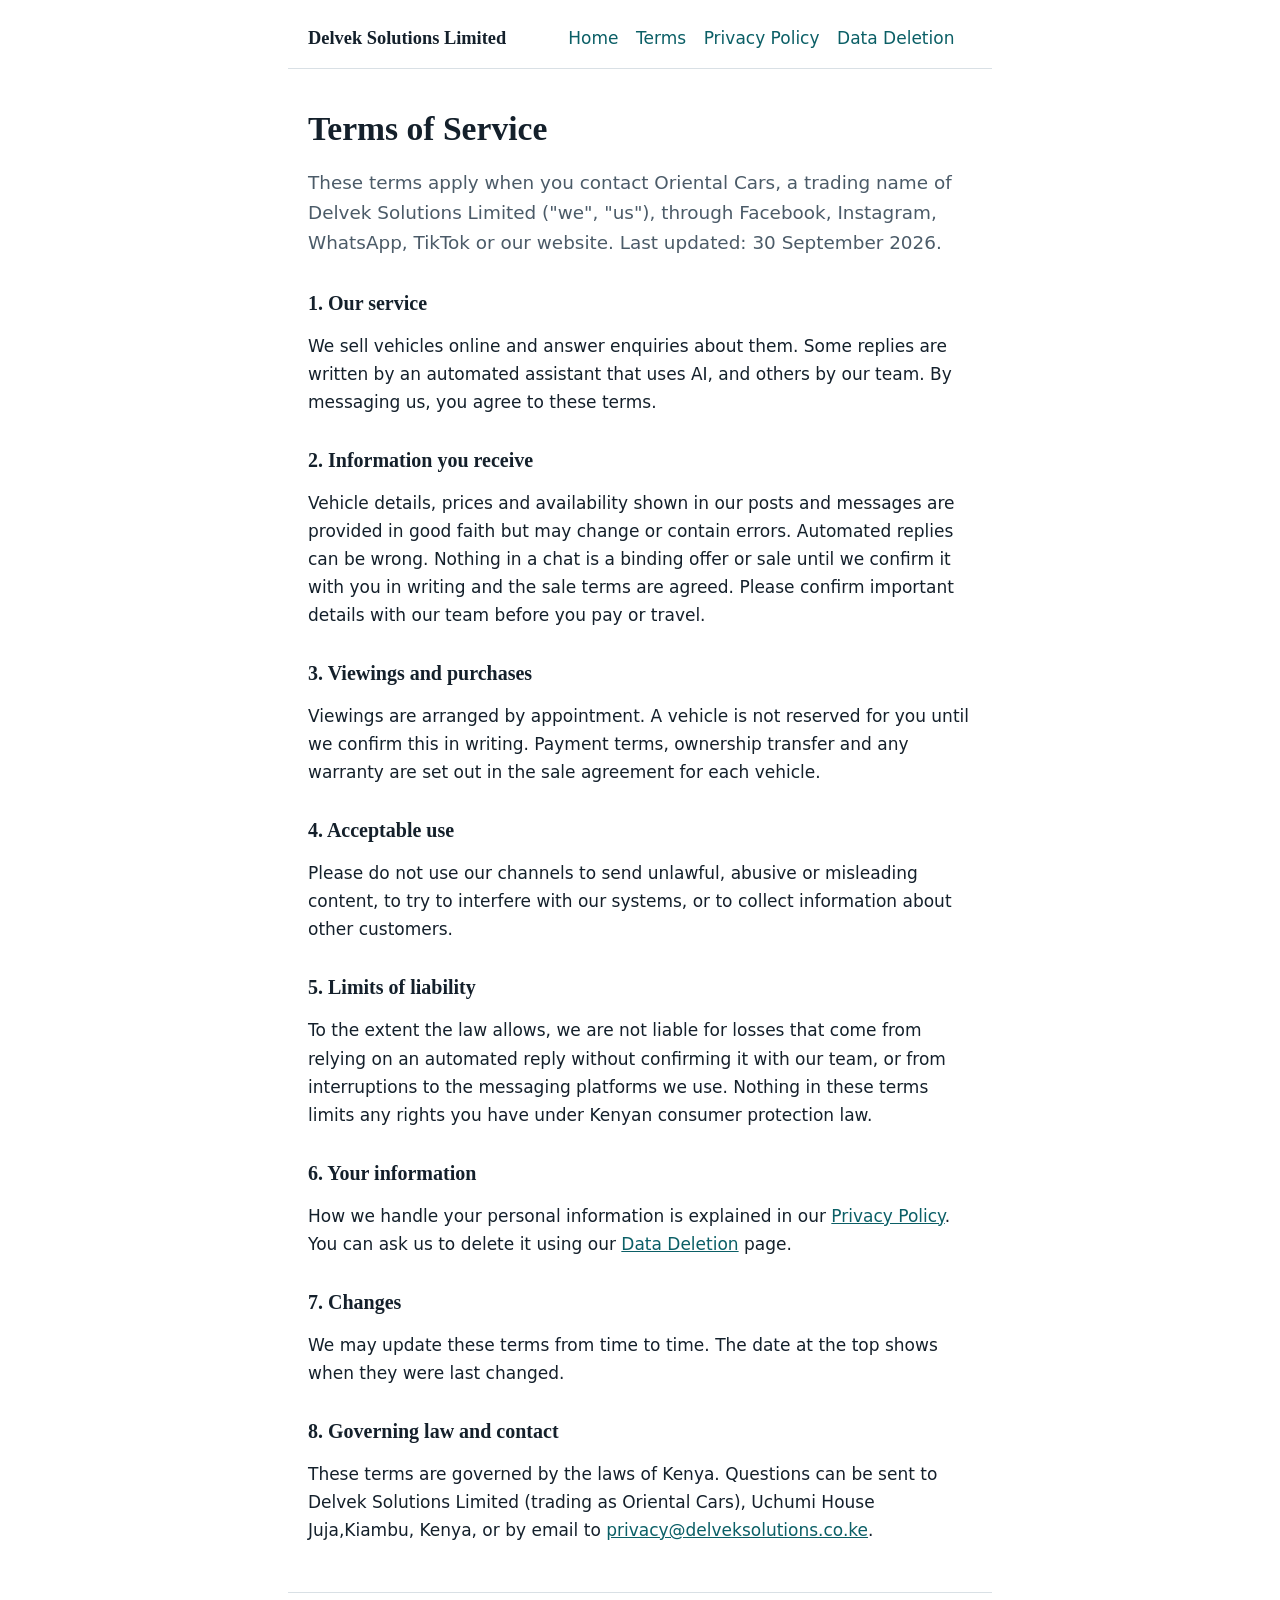
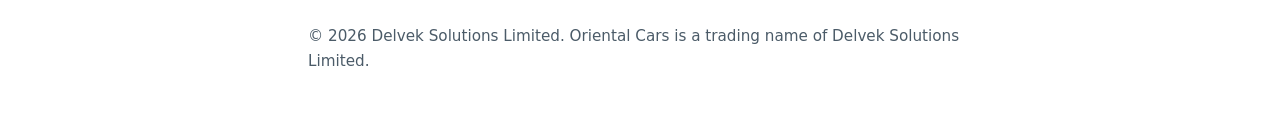
==== terms/index.html @ 3661eee2 "Add Terms of Service page" ====
<!DOCTYPE html>
<html lang="en"><head><meta charset="utf-8"><meta name="viewport" content="width=device-width, initial-scale=1">
<title>Terms of Service | Delvek Solutions Limited</title><link rel="stylesheet" href="/style.css"></head>
<body><header><a class="brand" href="/">Delvek Solutions Limited</a><nav><a href="/">Home</a><a href="/terms/">Terms</a><a href="/privacy/">Privacy Policy</a><a href="/data-deletion/">Data Deletion</a></nav></header><main>
<h1>Terms of Service</h1>
<p class="lead">These terms apply when you contact Oriental Cars, a trading name of Delvek Solutions Limited ("we", "us"), through Facebook, Instagram, WhatsApp, TikTok or our website. Last updated: 30 September 2026.</p>
<h2>1. Our service</h2>
<p>We sell vehicles online and answer enquiries about them. Some replies are written by an automated assistant that uses AI, and others by our team. By messaging us, you agree to these terms.</p>
<h2>2. Information you receive</h2>
<p>Vehicle details, prices and availability shown in our posts and messages are provided in good faith but may change or contain errors. Automated replies can be wrong. Nothing in a chat is a binding offer or sale until we confirm it with you in writing and the sale terms are agreed. Please confirm important details with our team before you pay or travel.</p>
<h2>3. Viewings and purchases</h2>
<p>Viewings are arranged by appointment. A vehicle is not reserved for you until we confirm this in writing. Payment terms, ownership transfer and any warranty are set out in the sale agreement for each vehicle.</p>
<h2>4. Acceptable use</h2>
<p>Please do not use our channels to send unlawful, abusive or misleading content, to try to interfere with our systems, or to collect information about other customers.</p>
<h2>5. Limits of liability</h2>
<p>To the extent the law allows, we are not liable for losses that come from relying on an automated reply without confirming it with our team, or from interruptions to the messaging platforms we use. Nothing in these terms limits any rights you have under Kenyan consumer protection law.</p>
<h2>6. Your information</h2>
<p>How we handle your personal information is explained in our <a href="/privacy/">Privacy Policy</a>. You can ask us to delete it using our <a href="/data-deletion/">Data Deletion</a> page.</p>
<h2>7. Changes</h2>
<p>We may update these terms from time to time. The date at the top shows when they were last changed.</p>
<h2>8. Governing law and contact</h2>
<p>These terms are governed by the laws of Kenya. Questions can be sent to Delvek Solutions Limited (trading as Oriental Cars), Uchumi House Juja,Kiambu, Kenya, or by email to <a href="mailto:privacy@delveksolutions.co.ke">privacy@delveksolutions.co.ke</a>.</p>
</main><footer><p>&copy; 2026 Delvek Solutions Limited. Oriental Cars is a trading name of Delvek Solutions Limited.</p></footer></body></html>
---- style.css ----
:root{--ink:#14202b;--muted:#4b5b68;--line:#d9e0e5;--bg:#ffffff;--soft:#f3f6f8;--accent:#0b5f66}
*{box-sizing:border-box}
body{margin:0;font:17px/1.65 system-ui,-apple-system,"Segoe UI",Roboto,sans-serif;color:var(--ink);background:var(--bg)}
a{color:var(--accent)}
a:focus-visible{outline:3px solid var(--accent);outline-offset:2px}
header,main,footer{max-width:44rem;margin:0 auto;padding:0 1.25rem}
header{display:flex;justify-content:space-between;align-items:baseline;flex-wrap:wrap;gap:.5rem 1.5rem;padding-top:1.5rem;padding-bottom:1rem;border-bottom:1px solid var(--line)}
.brand{font:700 1.15rem Charter,Georgia,serif;color:var(--ink);text-decoration:none}
nav a{margin-right:1.1rem;text-decoration:none}
nav a:hover{text-decoration:underline}
h1,h2{font-family:Charter,Georgia,serif;line-height:1.2}
h1{font-size:2.1rem;margin:2.5rem 0 .75rem}
h2{font-size:1.25rem;margin:2rem 0 .5rem}
.lead{font-size:1.15rem;color:var(--muted)}
.box{background:var(--soft);border-left:4px solid var(--accent);padding:1rem 1.25rem;margin:1.5rem 0}
.box p{margin:.25rem 0}
footer{margin-top:3rem;padding-top:1rem;padding-bottom:2rem;border-top:1px solid var(--line);color:var(--muted);font-size:.95rem}
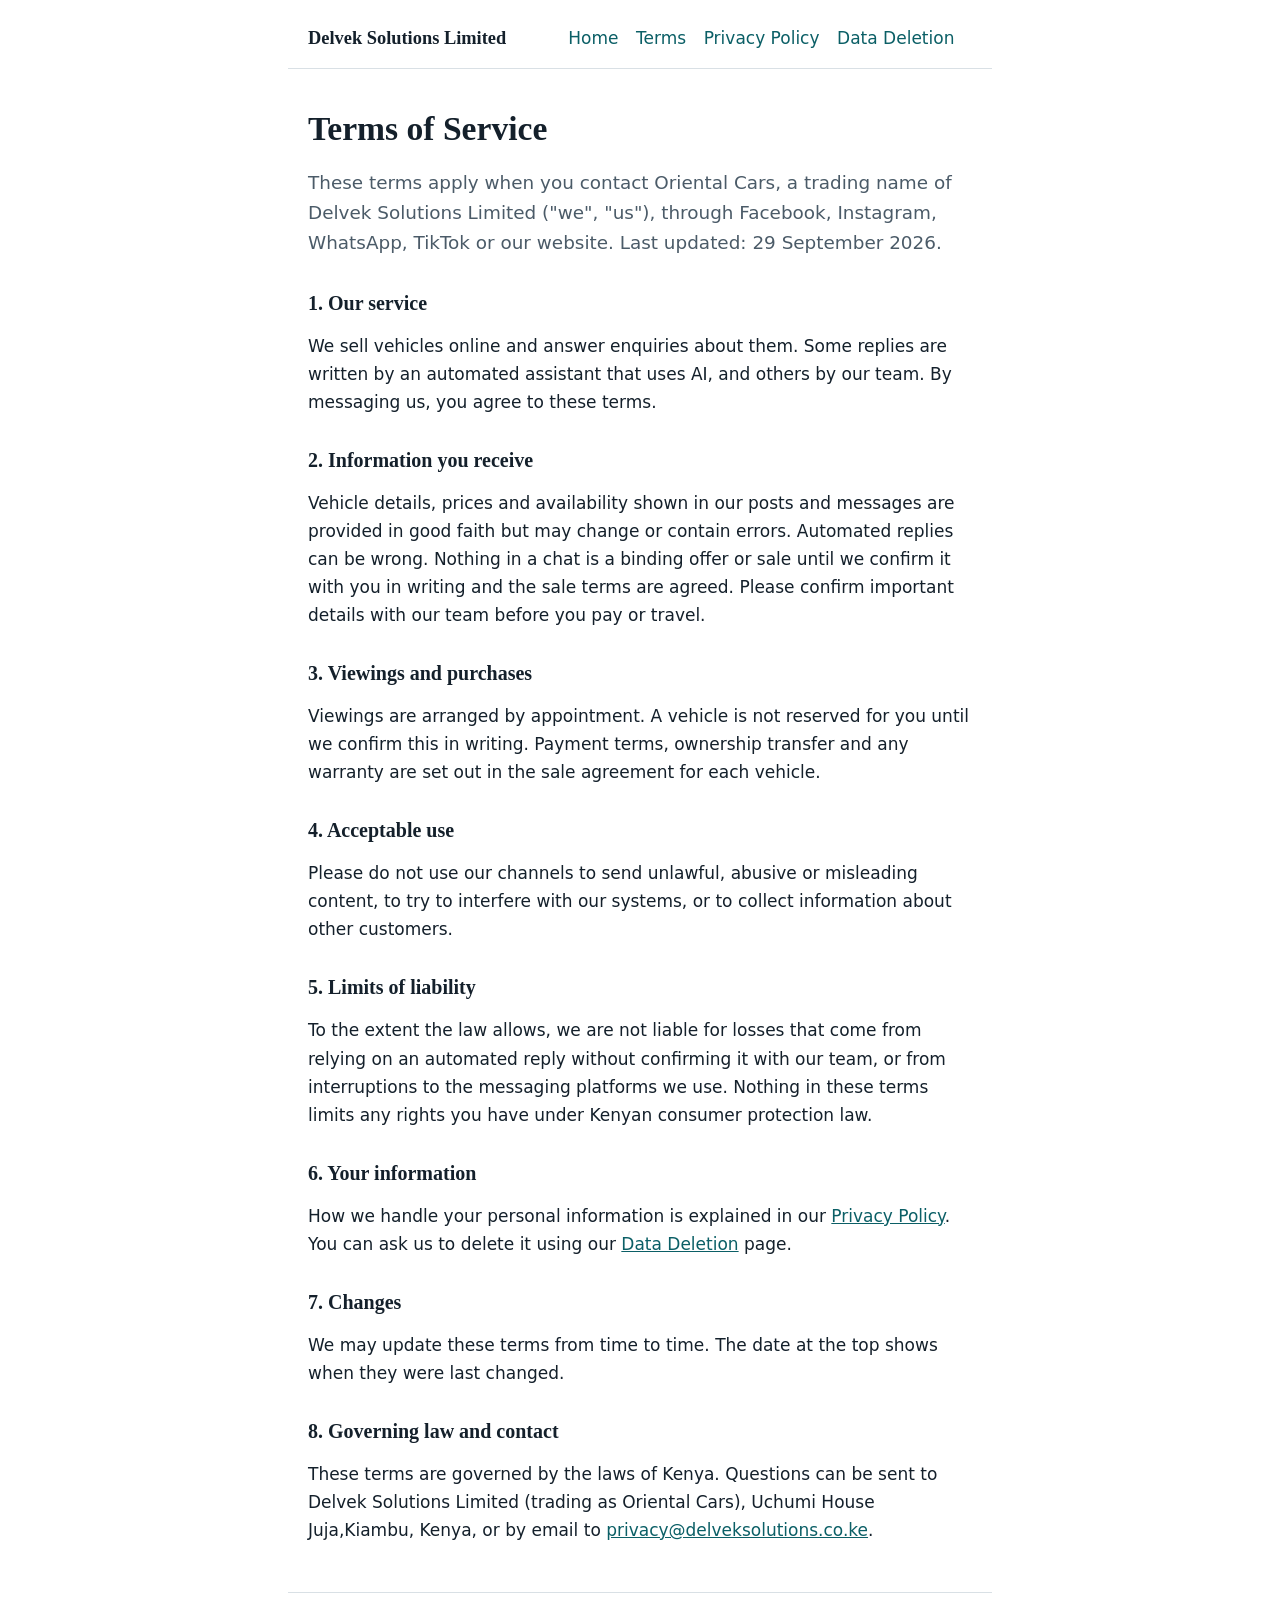
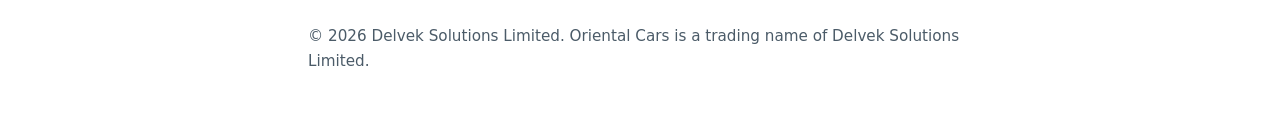
==== commit aaa077fd: "Update last updated date in terms of service" ====
--- a/terms/index.html
+++ b/terms/index.html
@@ -3,7 +3,7 @@
 <title>Terms of Service | Delvek Solutions Limited</title><link rel="stylesheet" href="/style.css"></head>
 <body><header><a class="brand" href="/">Delvek Solutions Limited</a><nav><a href="/">Home</a><a href="/terms/">Terms</a><a href="/privacy/">Privacy Policy</a><a href="/data-deletion/">Data Deletion</a></nav></header><main>
 <h1>Terms of Service</h1>
-<p class="lead">These terms apply when you contact Oriental Cars, a trading name of Delvek Solutions Limited ("we", "us"), through Facebook, Instagram, WhatsApp, TikTok or our website. Last updated: 30 September 2026.</p>
+<p class="lead">These terms apply when you contact Oriental Cars, a trading name of Delvek Solutions Limited ("we", "us"), through Facebook, Instagram, WhatsApp, TikTok or our website. Last updated: 29 September 2026.</p>
 <h2>1. Our service</h2>
 <p>We sell vehicles online and answer enquiries about them. Some replies are written by an automated assistant that uses AI, and others by our team. By messaging us, you agree to these terms.</p>
 <h2>2. Information you receive</h2>
